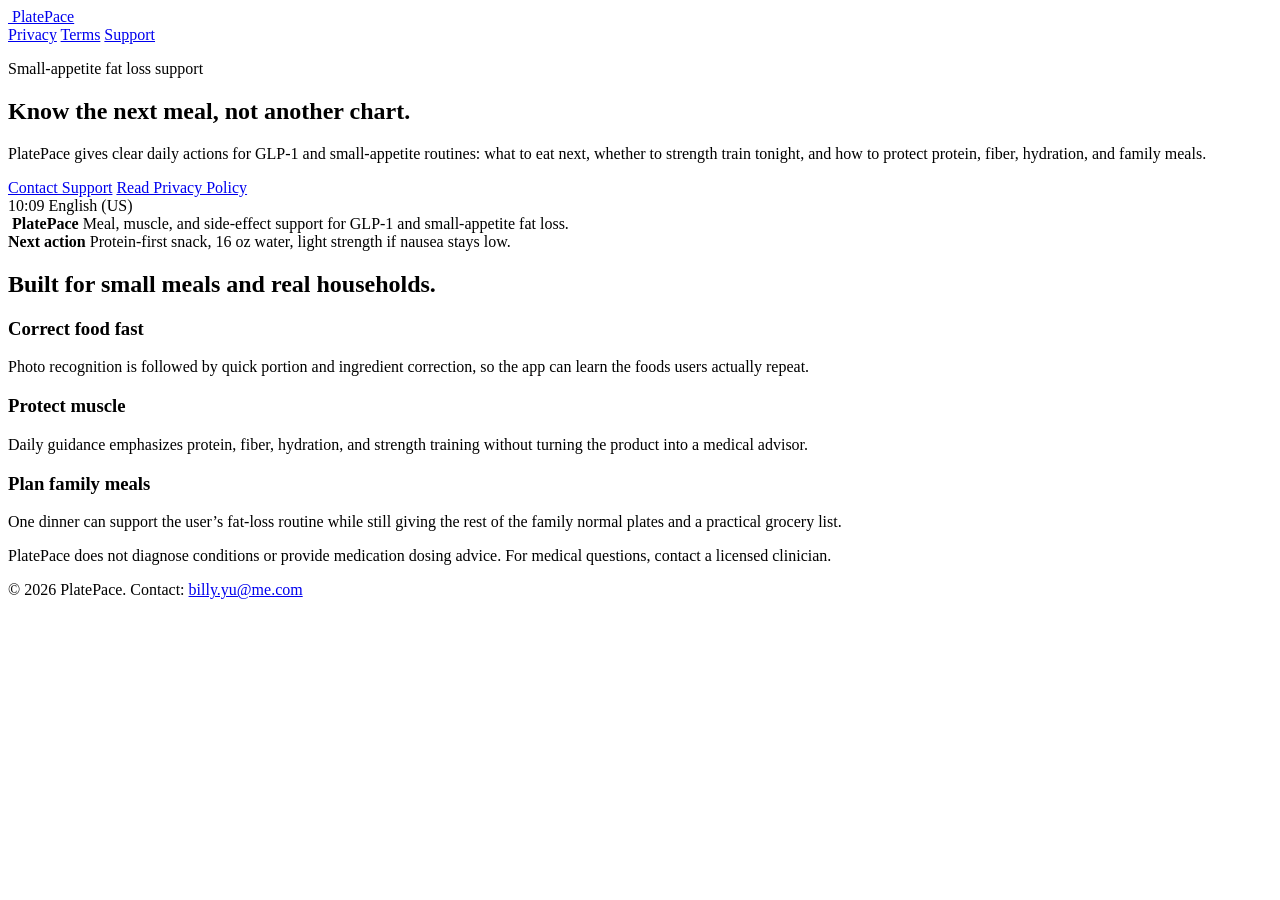
==== index.html @ b38f001c "Publish index.html" ====
<!doctype html>
<html lang="en">
  <head>
    <meta charset="utf-8">
    <meta name="viewport" content="width=device-width, initial-scale=1">
    <title>PlatePace - Meal, muscle, and side-effect support</title>
    <meta name="description" content="PlatePace helps GLP-1 and small-appetite fat-loss users decide what to eat next, protect protein and fiber, and keep strength training practical.">
    <link rel="icon" href="/assets/icon.svg" type="image/svg+xml">
    <link rel="stylesheet" href="/styles.css">
  </head>
  <body>
    <header class="site-header">
      <a class="brand" href="/">
        <img src="/assets/icon.svg" alt="">
        <span>PlatePace</span>
      </a>
      <nav class="nav" aria-label="Primary">
        <a href="/privacy/">Privacy</a>
        <a href="/terms/">Terms</a>
        <a href="mailto:billy.yu@me.com">Support</a>
      </nav>
    </header>

    <main>
      <section class="hero">
        <div class="hero-grid">
          <div>
            <p class="eyebrow">Small-appetite fat loss support</p>
            <h1>Know the next meal, not another chart.</h1>
            <p class="lede">PlatePace gives clear daily actions for GLP-1 and small-appetite routines: what to eat next, whether to strength train tonight, and how to protect protein, fiber, hydration, and family meals.</p>
            <div class="actions">
              <a class="button" href="mailto:billy.yu@me.com">Contact Support</a>
              <a class="button secondary" href="/privacy/">Read Privacy Policy</a>
            </div>
          </div>
          <div class="app-preview" aria-label="PlatePace app preview">
            <div class="phone">
              <div class="phone-top">
                <span>10:09</span>
                <span>English (US)</span>
              </div>
              <div class="phone-mark">
                <img src="/assets/icon.svg" alt="">
                <strong>PlatePace</strong>
                <span>Meal, muscle, and side-effect support for GLP-1 and small-appetite fat loss.</span>
              </div>
              <div class="mini-panel">
                <strong>Next action</strong>
                <span>Protein-first snack, 16 oz water, light strength if nausea stays low.</span>
                <div class="meter" aria-hidden="true"><span></span></div>
              </div>
            </div>
          </div>
        </div>
      </section>

      <section class="section">
        <h2>Built for small meals and real households.</h2>
        <div class="feature-grid">
          <article class="feature">
            <h3>Correct food fast</h3>
            <p>Photo recognition is followed by quick portion and ingredient correction, so the app can learn the foods users actually repeat.</p>
          </article>
          <article class="feature">
            <h3>Protect muscle</h3>
            <p>Daily guidance emphasizes protein, fiber, hydration, and strength training without turning the product into a medical advisor.</p>
          </article>
          <article class="feature">
            <h3>Plan family meals</h3>
            <p>One dinner can support the user’s fat-loss routine while still giving the rest of the family normal plates and a practical grocery list.</p>
          </article>
        </div>
      </section>
    </main>

    <footer class="site-footer">
      <p>PlatePace does not diagnose conditions or provide medication dosing advice. For medical questions, contact a licensed clinician.</p>
      <p>&copy; 2026 PlatePace. Contact: <a href="mailto:billy.yu@me.com">billy.yu@me.com</a></p>
    </footer>
  </body>
</html>
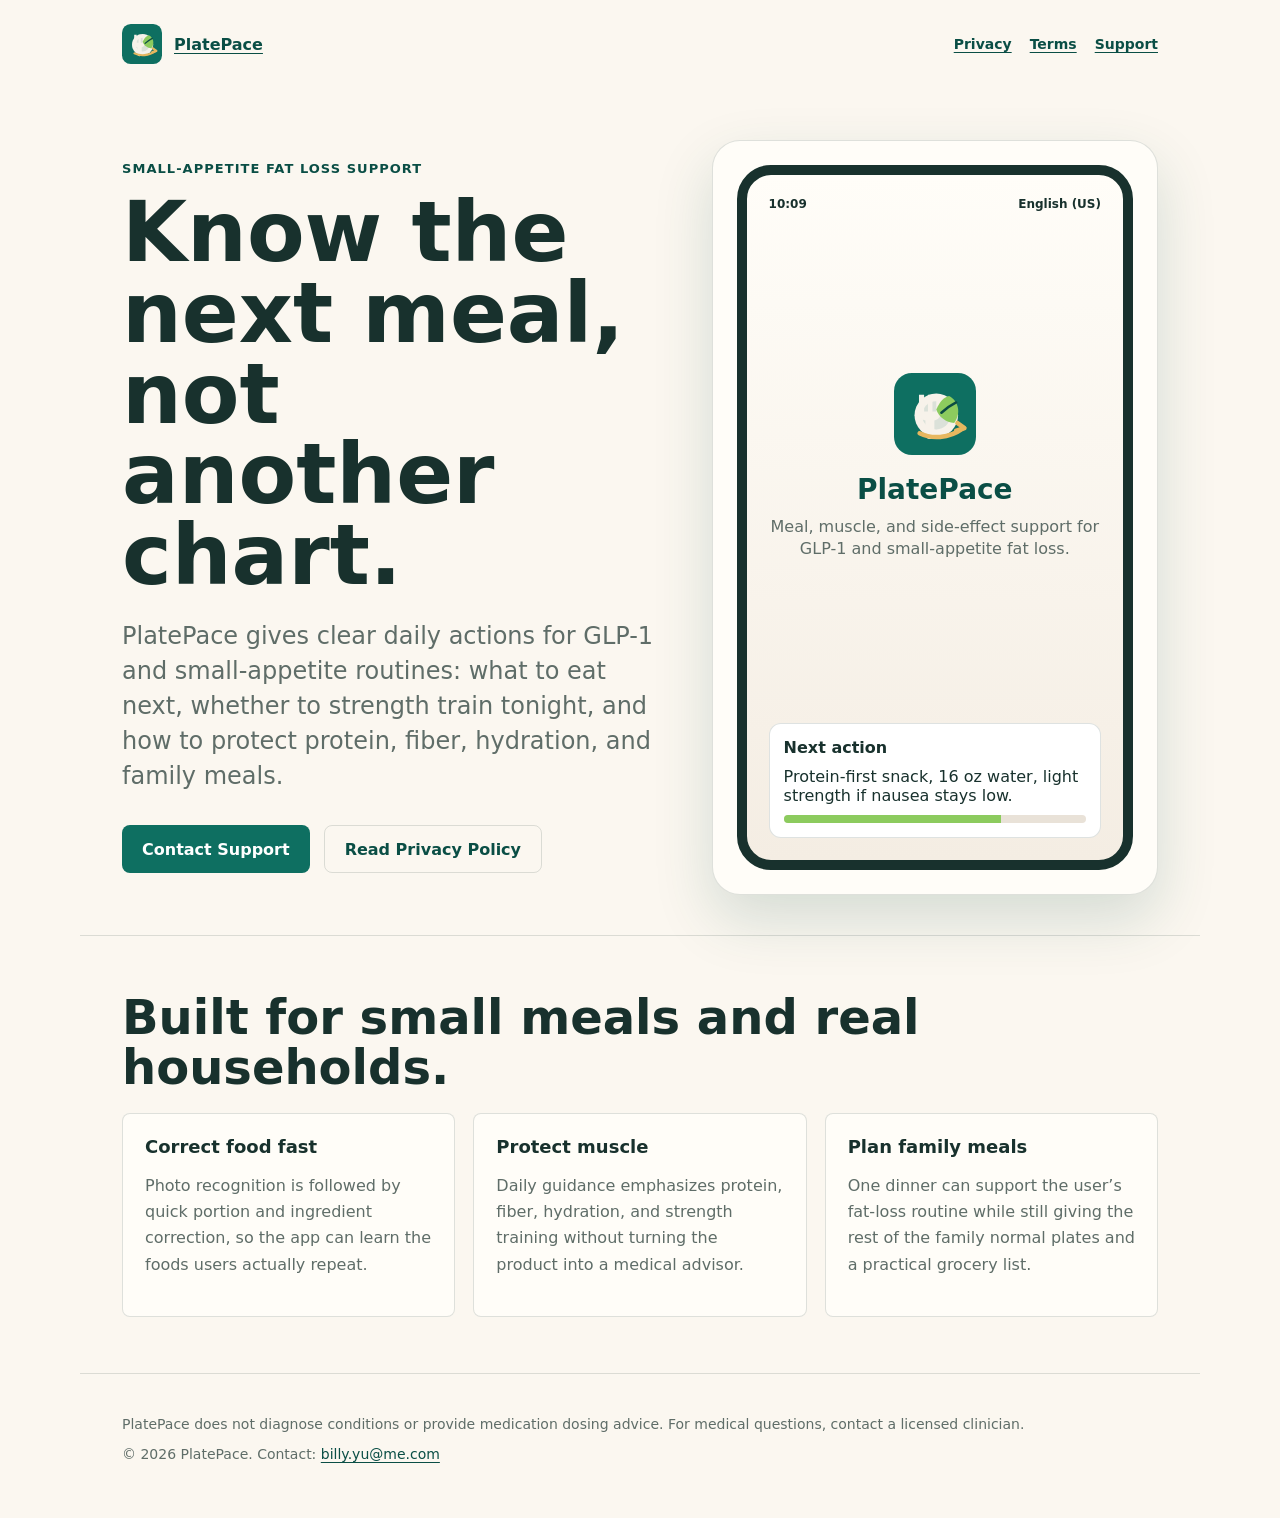
==== commit 027689c2: "Publish index.html" ====
--- a/index.html
+++ b/index.html
@@ -5,18 +5,18 @@
     <meta name="viewport" content="width=device-width, initial-scale=1">
     <title>PlatePace - Meal, muscle, and side-effect support</title>
     <meta name="description" content="PlatePace helps GLP-1 and small-appetite fat-loss users decide what to eat next, protect protein and fiber, and keep strength training practical.">
-    <link rel="icon" href="/assets/icon.svg" type="image/svg+xml">
-    <link rel="stylesheet" href="/styles.css">
+    <link rel="icon" href="assets/icon.svg" type="image/svg+xml">
+    <link rel="stylesheet" href="styles.css">
   </head>
   <body>
     <header class="site-header">
-      <a class="brand" href="/">
-        <img src="/assets/icon.svg" alt="">
+      <a class="brand" href="./">
+        <img src="assets/icon.svg" alt="">
         <span>PlatePace</span>
       </a>
       <nav class="nav" aria-label="Primary">
-        <a href="/privacy/">Privacy</a>
-        <a href="/terms/">Terms</a>
+        <a href="privacy/">Privacy</a>
+        <a href="terms/">Terms</a>
         <a href="mailto:billy.yu@me.com">Support</a>
       </nav>
     </header>
@@ -30,7 +30,7 @@
             <p class="lede">PlatePace gives clear daily actions for GLP-1 and small-appetite routines: what to eat next, whether to strength train tonight, and how to protect protein, fiber, hydration, and family meals.</p>
             <div class="actions">
               <a class="button" href="mailto:billy.yu@me.com">Contact Support</a>
-              <a class="button secondary" href="/privacy/">Read Privacy Policy</a>
+              <a class="button secondary" href="privacy/">Read Privacy Policy</a>
             </div>
           </div>
           <div class="app-preview" aria-label="PlatePace app preview">
@@ -40,7 +40,7 @@
                 <span>English (US)</span>
               </div>
               <div class="phone-mark">
-                <img src="/assets/icon.svg" alt="">
+                <img src="assets/icon.svg" alt="">
                 <strong>PlatePace</strong>
                 <span>Meal, muscle, and side-effect support for GLP-1 and small-appetite fat loss.</span>
               </div>
--- a/styles.css
+++ b/styles.css
@@ -0,0 +1,278 @@
+:root {
+  color-scheme: light;
+  --bg: #fbf7f0;
+  --ink: #18312d;
+  --muted: #5f6d68;
+  --brand: #0e6f61;
+  --brand-dark: #0a4e45;
+  --leaf: #8ccb5e;
+  --gold: #e7b75f;
+  --line: rgba(24, 49, 45, 0.14);
+  --panel: #fffdf8;
+  font-family: Inter, ui-sans-serif, system-ui, -apple-system, BlinkMacSystemFont, "Segoe UI", sans-serif;
+}
+
+* {
+  box-sizing: border-box;
+}
+
+body {
+  margin: 0;
+  background: var(--bg);
+  color: var(--ink);
+  letter-spacing: 0;
+}
+
+a {
+  color: var(--brand-dark);
+  text-decoration-thickness: 0.08em;
+  text-underline-offset: 0.18em;
+}
+
+.site-header {
+  align-items: center;
+  display: flex;
+  gap: 18px;
+  justify-content: space-between;
+  margin: 0 auto;
+  max-width: 1120px;
+  padding: 24px clamp(20px, 4vw, 42px);
+}
+
+.brand {
+  align-items: center;
+  display: flex;
+  gap: 12px;
+  font-weight: 800;
+}
+
+.brand img {
+  height: 40px;
+  width: 40px;
+}
+
+.nav {
+  display: flex;
+  gap: 18px;
+  font-size: 14px;
+  font-weight: 700;
+}
+
+.hero {
+  margin: 0 auto;
+  max-width: 1120px;
+  min-height: calc(100vh - 88px);
+  padding: 52px clamp(20px, 4vw, 42px) 40px;
+}
+
+.hero-grid {
+  align-items: center;
+  display: grid;
+  gap: 44px;
+  grid-template-columns: minmax(0, 1.1fr) minmax(300px, 0.9fr);
+}
+
+.eyebrow {
+  color: var(--brand-dark);
+  font-size: 13px;
+  font-weight: 800;
+  letter-spacing: 0.08em;
+  margin: 0 0 16px;
+  text-transform: uppercase;
+}
+
+h1 {
+  font-size: clamp(44px, 7vw, 84px);
+  line-height: 0.96;
+  margin: 0;
+  max-width: 820px;
+}
+
+.lede {
+  color: var(--muted);
+  font-size: clamp(18px, 2.2vw, 24px);
+  line-height: 1.45;
+  margin: 24px 0 0;
+  max-width: 720px;
+}
+
+.actions {
+  display: flex;
+  flex-wrap: wrap;
+  gap: 14px;
+  margin-top: 32px;
+}
+
+.button {
+  align-items: center;
+  background: var(--brand);
+  border-radius: 8px;
+  color: #fff;
+  display: inline-flex;
+  font-weight: 800;
+  min-height: 48px;
+  padding: 0 20px;
+  text-decoration: none;
+}
+
+.button.secondary {
+  background: transparent;
+  border: 1px solid var(--line);
+  color: var(--brand-dark);
+}
+
+.app-preview {
+  background: var(--panel);
+  border: 1px solid var(--line);
+  border-radius: 28px;
+  box-shadow: 0 24px 60px rgba(10, 78, 69, 0.16);
+  padding: 24px;
+}
+
+.phone {
+  aspect-ratio: 9 / 16;
+  background: linear-gradient(180deg, #fffdf8, #f4ede3);
+  border: 10px solid #18312d;
+  border-radius: 34px;
+  display: flex;
+  flex-direction: column;
+  overflow: hidden;
+  padding: 22px;
+}
+
+.phone-top {
+  align-items: center;
+  display: flex;
+  justify-content: space-between;
+  font-size: 12px;
+  font-weight: 800;
+}
+
+.phone-mark {
+  align-items: center;
+  display: flex;
+  flex: 1;
+  flex-direction: column;
+  justify-content: center;
+  text-align: center;
+}
+
+.phone-mark img {
+  height: 82px;
+  width: 82px;
+}
+
+.phone-mark strong {
+  color: var(--brand-dark);
+  display: block;
+  font-size: 28px;
+  margin-top: 18px;
+}
+
+.phone-mark span {
+  color: var(--muted);
+  display: block;
+  line-height: 1.4;
+  margin-top: 10px;
+}
+
+.mini-panel {
+  background: #fff;
+  border: 1px solid var(--line);
+  border-radius: 12px;
+  display: grid;
+  gap: 10px;
+  padding: 14px;
+}
+
+.meter {
+  background: #e9e2d8;
+  border-radius: 999px;
+  height: 8px;
+  overflow: hidden;
+}
+
+.meter span {
+  background: var(--leaf);
+  display: block;
+  height: 100%;
+  width: 72%;
+}
+
+.section {
+  border-top: 1px solid var(--line);
+  margin: 0 auto;
+  max-width: 1120px;
+  padding: 56px clamp(20px, 4vw, 42px);
+}
+
+.section h2,
+.legal h1 {
+  font-size: clamp(30px, 4vw, 48px);
+  line-height: 1.05;
+  margin: 0 0 20px;
+}
+
+.feature-grid {
+  display: grid;
+  gap: 18px;
+  grid-template-columns: repeat(3, minmax(0, 1fr));
+}
+
+.feature {
+  background: var(--panel);
+  border: 1px solid var(--line);
+  border-radius: 8px;
+  padding: 22px;
+}
+
+.feature h3 {
+  font-size: 18px;
+  margin: 0 0 10px;
+}
+
+.feature p,
+.legal p,
+.legal li {
+  color: var(--muted);
+  line-height: 1.65;
+}
+
+.legal {
+  margin: 0 auto;
+  max-width: 860px;
+  padding: 56px clamp(20px, 4vw, 42px) 76px;
+}
+
+.legal h2 {
+  border-top: 1px solid var(--line);
+  font-size: 24px;
+  margin: 36px 0 12px;
+  padding-top: 24px;
+}
+
+.site-footer {
+  border-top: 1px solid var(--line);
+  color: var(--muted);
+  font-size: 14px;
+  margin: 0 auto;
+  max-width: 1120px;
+  padding: 28px clamp(20px, 4vw, 42px) 42px;
+}
+
+@media (max-width: 800px) {
+  .site-header {
+    align-items: flex-start;
+    flex-direction: column;
+  }
+
+  .hero {
+    min-height: auto;
+    padding-top: 26px;
+  }
+
+  .hero-grid,
+  .feature-grid {
+    grid-template-columns: 1fr;
+  }
+}
